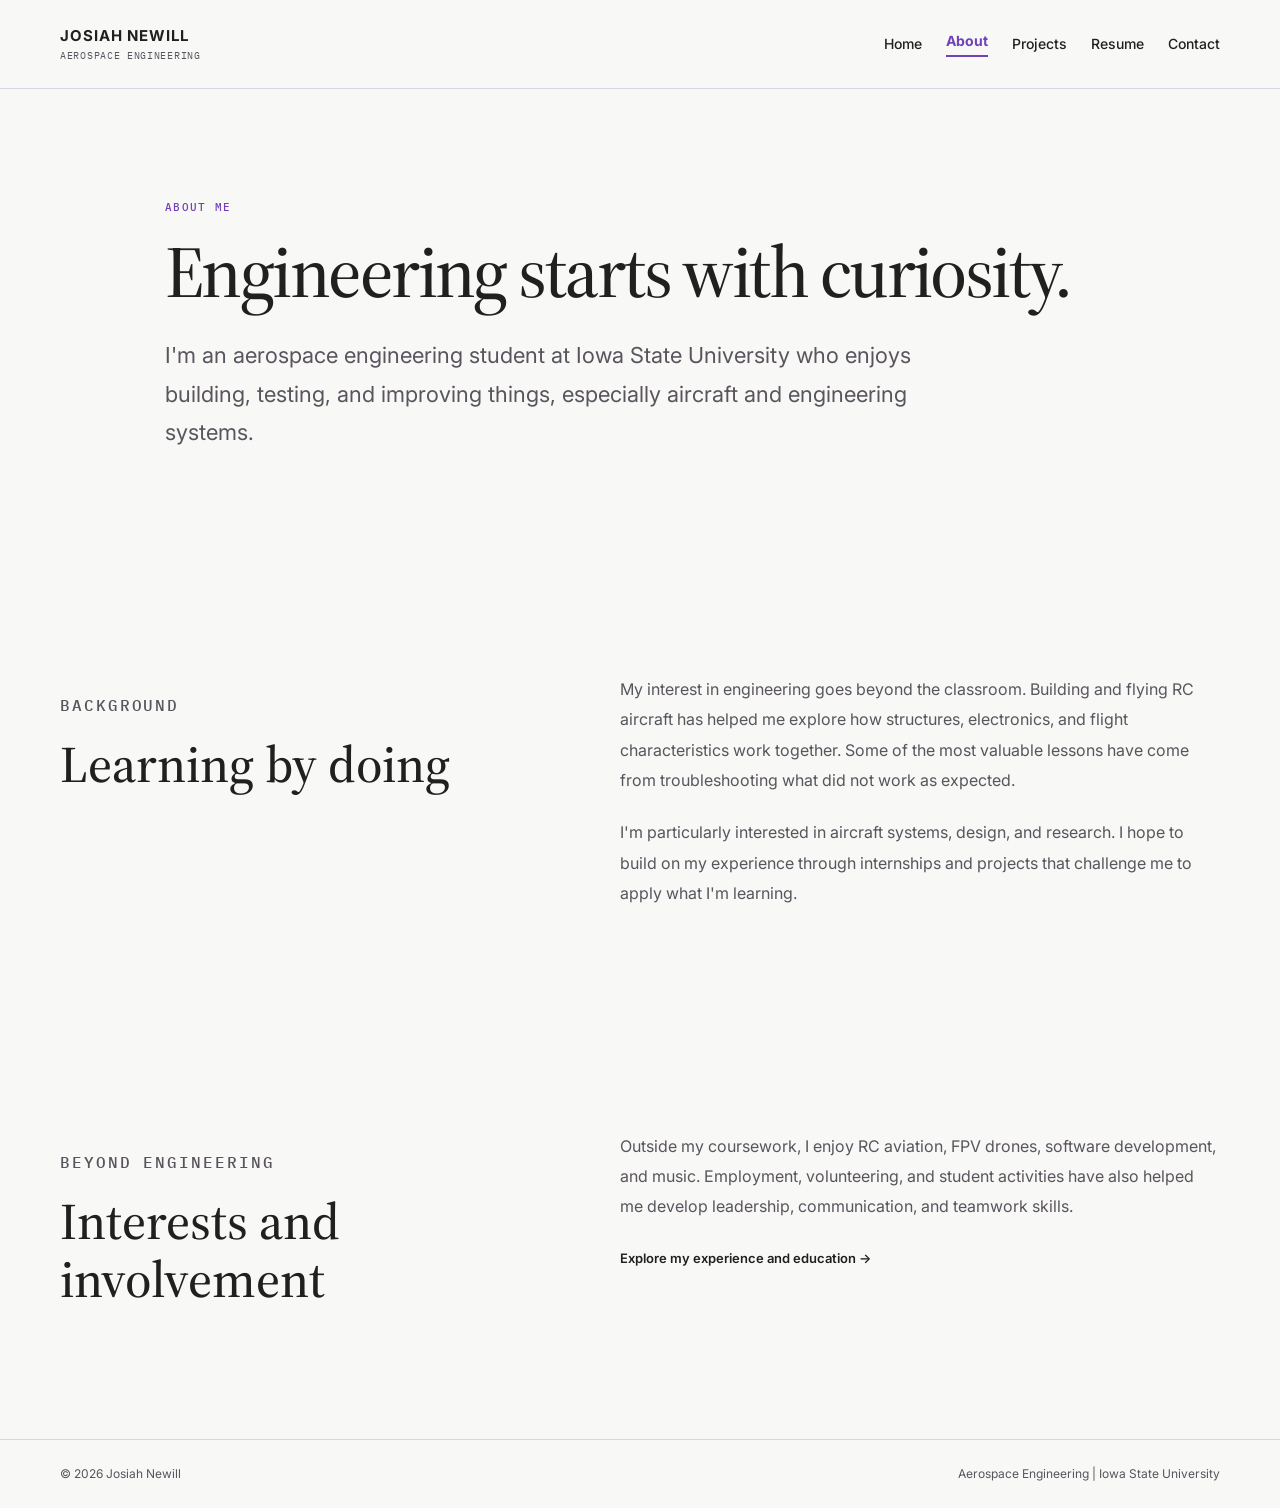
==== about.html @ a526f5a1 "Update portfolio 2026-11-12 21:16" ====
<!doctype html>
<html lang="en"><head>
<meta charset="utf-8"><meta name="viewport" content="width=device-width,initial-scale=1">
<meta name="description" content="Background, engineering interests, and personal interests of Josiah Newill.">
<title>About | Josiah Newill</title>
<link rel="preconnect" href="https://fonts.googleapis.com"><link rel="preconnect" href="https://fonts.gstatic.com" crossorigin>
<link href="https://fonts.googleapis.com/css2?family=Inter:wght@400;500;600;700&family=Source+Serif+4:wght@400;500;600&family=IBM+Plex+Mono:wght@400;500&display=swap" rel="stylesheet">
<link rel="stylesheet" href="css/style.css"><script defer src="js/main.js"></script>
<link rel="canonical" href="https://jpnewill.com/about">
<link rel="icon" type="image/svg+xml" href="assets/JN_monogram_violet.svg?v=20261113">
</head><body>
<header class="site-header"><nav class="container nav" aria-label="Main navigation">
<a class="brand" href="/"><strong>JOSIAH NEWILL</strong><small>AEROSPACE ENGINEERING</small></a>
<div class="nav-links"><a href="/">Home</a><a href="/about" aria-current="page">About</a><a href="/projects" >Projects</a><a href="/resume">Resume</a><a href="/contact" >Contact</a></div>
</nav></header>
<main><section class="section"><div class="container page-intro"><p class="eyebrow">ABOUT ME</p><h1>Engineering starts with curiosity.</h1><p class="page-lead">I'm an aerospace engineering student at Iowa State University who enjoys building, testing, and improving things, especially aircraft and engineering systems.</p></div></section>
<section class="section alt"><div class="container section-grid"><div><p class="eyebrow">BACKGROUND</p><h2>Learning by doing</h2></div><div class="page-prose"><p>My interest in engineering goes beyond the classroom. Building and flying RC aircraft has helped me explore how structures, electronics, and flight characteristics work together. Some of the most valuable lessons have come from troubleshooting what did not work as expected.</p><p>I'm particularly interested in aircraft systems, design, and research. I hope to build on my experience through internships and projects that challenge me to apply what I'm learning.</p></div></div></section>
<section class="section"><div class="container section-grid"><div><p class="eyebrow">BEYOND ENGINEERING</p><h2>Interests and involvement</h2></div><div class="page-prose"><p>Outside my coursework, I enjoy RC aviation, FPV drones, software development, and music. Employment, volunteering, and student activities have also helped me develop leadership, communication, and teamwork skills.</p><a class="text-link" href="/resume">Explore my experience and education &rarr;</a></div></div></section></main>
<footer class="footer"><div class="container footer-inner"><span>&copy; <span id="year"></span> Josiah Newill</span><span>Aerospace Engineering | Iowa State University</span></div></footer></body></html>
---- css/style.css ----
:root{--bg:#F8F8F6;--surface:#FFFFFF;--text:#202020;--muted:#59545D;--accent:#7041B9;--border:#D9D5DF}html[data-theme="dark"]{--bg:#151515;--surface:#242228;--text:#F2EFF5;--muted:#B9B2BF;--accent:#B18AE8;--border:#403B46}*{box-sizing:border-box}html{scroll-behavior:smooth}body{margin:0;background:var(--bg);color:var(--text);font-family:Inter,Arial,sans-serif;line-height:1.65}a{color:inherit;text-decoration:none}a:hover{color:var(--accent)}img{max-width:100%}.container{width:min(1160px,calc(100% - 44px));margin-inline:auto}.site-header{background:var(--bg);border-bottom:1px solid var(--border);position:sticky;top:0;z-index:10}.nav{display:flex;align-items:center;justify-content:space-between;gap:20px;min-height:82px}.brand{display:flex;flex-direction:column;line-height:1.35}.brand strong{font-size:14px;letter-spacing:.1em}.brand small{font:10px 'IBM Plex Mono',monospace;letter-spacing:.08em;color:var(--muted)}.nav-links{display:flex;gap:24px;flex-wrap:wrap;font-size:13px}.theme-toggle{border:1px solid var(--border);background:var(--surface);color:var(--text);border-radius:50%;width:38px;height:38px;cursor:pointer}.eyebrow{color:var(--accent);font:500 11px 'IBM Plex Mono',monospace;letter-spacing:.12em;text-transform:uppercase}h1,h2,h3{font-family:'Source Serif 4',Georgia,serif;font-weight:500;line-height:1.13}h1{font-size:clamp(44px,5.7vw,80px);letter-spacing:-.035em;margin:16px 0 24px}h1 em{color:var(--accent);font-weight:400}h2{font-size:clamp(35px,4vw,54px);margin:12px 0 30px}h3{font-size:27px;margin:12px 0}.hero{display:grid;grid-template-columns:1fr 1fr;gap:65px;align-items:center;min-height:670px;padding-block:75px}.hero-description{font-size:17px;color:var(--muted);max-width:590px;line-height:1.85}.actions{display:flex;align-items:center;gap:22px;flex-wrap:wrap;margin-top:30px}.button{display:inline-block;padding:12px 23px;background:var(--accent);color:#fff;border-radius:4px;font-weight:600;font-size:13px}.button:hover{color:#fff;filter:brightness(1.12)}.text-link{font-size:13px;font-weight:600}.hero-gallery{position:relative;min-height:510px}.hero-photo{margin:0;position:absolute;overflow:hidden;background:var(--surface);border:1px solid var(--border);box-shadow:0 12px 38px #0000000b}.hero-photo img{display:block;width:100%;height:100%;object-fit:cover}.hero-photo figcaption{position:absolute;bottom:0;left:0;right:0;background:var(--surface);font:10px 'IBM Plex Mono',monospace;padding:12px;letter-spacing:.03em}.portrait-photo{width:69%;height:440px;top:0;left:0}.portrait-photo img{object-position:center 30%}.aircraft-photo{width:58%;height:255px;bottom:0;right:0}.section{padding-block:100px}.alt{background:var(--surface);border-block:1px solid var(--border)}.section-grid{display:grid;grid-template-columns:1fr 1.25fr;gap:80px}.section-grid p{color:var(--muted);font-size:16px;line-height:1.9}.project-grid{display:grid;grid-template-columns:repeat(3,minmax(0,1fr));gap:24px}.project-card{background:var(--surface);border:1px solid var(--border);border-radius:7px;overflow:hidden}.project-card-link{display:block;height:100%}.project-image{height:220px;background:#e5e0eb;overflow:hidden}.project-image img{width:100%;height:100%;object-fit:cover;display:block}.project-image.placeholder{display:flex;align-items:center;justify-content:center;color:#7041B9;font:12px 'IBM Plex Mono',monospace;letter-spacing:.1em}.project-content{padding:24px}.project-content>p:not(.eyebrow){color:var(--muted);font-size:14px}.project-details{display:inline-block;margin-top:12px;color:var(--accent);font:500 11px 'IBM Plex Mono',monospace}.muted{color:var(--muted)}.contact{max-width:1160px}.contact>p:not(.eyebrow){max-width:600px;color:var(--muted)}.footer{border-top:1px solid var(--border);padding:24px 0}.footer-inner{display:flex;justify-content:space-between;gap:15px;color:var(--muted);font-size:12px}.case-study{padding-block:55px 110px}.back-link{color:var(--accent);font:500 12px 'IBM Plex Mono',monospace}.case-header{max-width:900px;padding-block:60px 45px}.case-header h1{font-size:clamp(44px,5.5vw,76px)}.case-lead{font-size:20px;line-height:1.75;color:var(--muted)}.case-hero-image{margin:0 0 75px}.case-hero-image img{display:block;width:100%;max-height:650px;object-fit:contain;background:var(--surface);border:1px solid var(--border);border-radius:10px}.case-hero-image figcaption{margin-top:12px;color:var(--muted);font-size:12px}.case-layout{display:grid;grid-template-columns:230px minmax(0,1fr);gap:85px;align-items:start}.case-sidebar{position:sticky;top:110px;border-top:1px solid var(--border);padding-top:20px}.case-sidebar dl{margin:0}.case-sidebar dt{margin-top:18px;color:var(--muted);font-size:12px}.case-sidebar dd{margin:3px 0;font-size:14px;font-weight:500}.case-body{max-width:740px}.case-narrative{padding-bottom:45px}.case-narrative p{font-size:16px;line-height:1.95;color:var(--muted);margin:0 0 24px}.spec-section{padding-block:45px 55px;border-top:1px solid var(--border)}.spec-section h2{font-size:clamp(30px,3vw,42px)}.spec-table-wrap{overflow-x:auto}.spec-table{width:100%;border-collapse:collapse;font-size:14px}.spec-table th,.spec-table td{padding:13px 10px;border-bottom:1px solid var(--border);text-align:left}.spec-table th{width:42%;color:var(--muted);font-weight:500}.missing-image{display:flex!important;align-items:center;justify-content:center;background:var(--surface);color:var(--muted);font:12px 'IBM Plex Mono',monospace;padding:25px;text-align:center;min-height:100%}.project-card-link:focus-visible,.back-link:focus-visible,.theme-toggle:focus-visible{outline:3px solid var(--accent);outline-offset:3px}@media(max-width:900px){.hero{grid-template-columns:1fr;gap:30px}.hero-gallery{min-height:470px;max-width:650px;width:100%}.project-grid{grid-template-columns:repeat(2,minmax(0,1fr))}.case-layout{grid-template-columns:1fr;gap:35px}.case-sidebar{position:static}.section-grid{grid-template-columns:1fr;gap:10px}}@media(max-width:600px){.nav{flex-wrap:wrap;padding-block:14px}.nav-links{order:3;width:100%;gap:15px}.hero{padding-block:50px;min-height:0}.hero-gallery{min-height:350px}.portrait-photo{height:315px}.aircraft-photo{height:175px}.section{padding-block:70px}.project-grid{grid-template-columns:1fr}.case-header{padding-block:40px}.case-hero-image{margin-bottom:45px}.footer-inner{flex-wrap:wrap}}

/* BEGIN NON-OVERLAPPING HERO */

/* Two photographs in a clean grid */
.hero-gallery {
    display: grid !important;
    grid-template-columns: repeat(2, minmax(0, 1fr)) !important;
    gap: 18px !important;
    align-items: start !important;
    position: relative;
}

/* Remove overlapping and offsets */
.hero-gallery .hero-photo {
    position: relative !important;
    top: auto !important;
    right: auto !important;
    bottom: auto !important;
    left: auto !important;
    transform: none !important;
    margin: 0 !important;
    width: 100% !important;
    max-width: none !important;
    min-width: 0 !important;
    height: auto !important;
    grid-column: auto !important;
    grid-row: auto !important;
}

/* Consistent image presentation */
.hero-gallery .hero-photo img {
    display: block;
    width: 100%;
    height: 320px;
    object-fit: cover;
    border-radius: 6px;
}

/* Keep portrait centered */
.hero-gallery .portrait-photo img {
    object-position: center 25%;
}

/* Show aircraft clearly */
.hero-gallery .aircraft-photo img {
    object-position: center;
}

/* Captions */
.hero-gallery figcaption {
    margin-top: 10px;
    font-size: 11px;
    letter-spacing: 0.05em;
}

/* Mobile layout */
@media (max-width: 650px) {
    .hero-gallery {
        grid-template-columns: 1fr !important;
    }

    .hero-gallery .hero-photo img {
        height: 300px;
    }
}

/* END NON-OVERLAPPING HERO */

/* BEGIN REFINED PROJECT CARDS */

/* Project gallery */
.project-grid {
    display: grid;
    grid-template-columns: repeat(2, minmax(0, 1fr));
    gap: 28px;
    align-items: stretch;
}

/* Individual cards */
.project-grid .project-card {
    display: flex;
    flex-direction: column;
    min-width: 0;
    height: 100%;
    overflow: hidden;
    border: 1px solid var(--border, #D9D5DF);
    border-radius: 10px;
    background: var(--surface, #FFFFFF);
    transition:
        transform 0.25s ease,
        box-shadow 0.25s ease,
        border-color 0.25s ease;
}

.project-grid .project-card:hover {
    transform: translateY(-4px);
    border-color: var(--accent, #7041B9);
    box-shadow: 0 14px 34px rgba(0, 0, 0, 0.08);
}

/* Keep linked cards fully clickable */
.project-grid .project-card-link {
    display: flex;
    flex-direction: column;
    flex: 1;
    height: 100%;
    color: inherit;
    text-decoration: none;
}

/* Image area */
.project-grid .project-image {
    display: flex;
    align-items: center;
    justify-content: center;
    width: 100%;
    aspect-ratio: 16 / 10;
    overflow: hidden;
    background: #EAE7EF;
    border-radius: 0;
}

/* Photographs */
.project-grid .project-image img,
.project-grid .project-image-photo img {
    display: block;
    width: 100%;
    height: 100%;
    aspect-ratio: auto;
    object-fit: cover;
    transition: transform 0.35s ease;
}

.project-grid .project-card:hover .project-image img {
    transform: scale(1.025);
}

/* Text content */
.project-grid .project-content {
    display: flex;
    flex-direction: column;
    flex: 1;
    padding: 26px;
}

.project-grid .project-content .eyebrow {
    margin: 0 0 12px;
    color: var(--accent, #7041B9);
    font-family: "IBM Plex Mono", monospace;
    font-size: 10px;
    font-weight: 500;
    letter-spacing: 0.1em;
    line-height: 1.6;
}

.project-grid .project-content h3 {
    margin: 0 0 12px;
    font-family: "Source Serif 4", Georgia, serif;
    font-size: clamp(24px, 2.5vw, 30px);
    font-weight: 500;
    line-height: 1.2;
}

.project-grid .project-content p:not(.eyebrow) {
    margin: 0;
    color: var(--muted, #59545D);
    font-family: Inter, sans-serif;
    font-size: 14px;
    line-height: 1.8;
}

/* Case study link */
.project-grid .project-details {
    display: inline-block;
    margin-top: auto;
    padding-top: 24px;
    color: var(--accent, #7041B9);
    font-family: "IBM Plex Mono", monospace;
    font-size: 11px;
    font-weight: 500;
    letter-spacing: 0.06em;
}

/* Keyboard accessibility */
.project-grid .project-card-link:focus-visible {
    outline: 3px solid var(--accent, #7041B9);
    outline-offset: -3px;
}

/* Dark theme support */
[data-theme="dark"] .project-grid .project-card {
    background: var(--surface, #242228);
}

[data-theme="dark"] .project-grid .project-card:hover {
    box-shadow: 0 14px 34px rgba(0, 0, 0, 0.3);
}

/* Tablet and mobile */
@media (max-width: 750px) {
    .project-grid {
        grid-template-columns: 1fr;
        gap: 22px;
    }

    .project-grid .project-content {
        padding: 22px;
    }
}

/* Reduced-motion preference */
@media (prefers-reduced-motion: reduce) {
    .project-grid .project-card,
    .project-grid .project-image img {
        transition: none;
    }
}

/* END REFINED PROJECT CARDS */


/* BEGIN PORTFOLIO NAV REFINEMENT */
.nav-links a[aria-current="page"] {
  color: #7041b9;
  font-weight: 600;
}

.nav-links a[aria-current="page"]::after {
  content: "";
  display: block;
  height: 2px;
  background: #7041b9;
  margin-top: 5px;
}

.nav-links a:focus-visible,
.brand:focus-visible {
  outline: 2px solid #7041b9;
  outline-offset: 5px;
}
/* END PORTFOLIO NAV REFINEMENT */

/* BEGIN CONSISTENT PORTFOLIO HEADER */
.site-header {
  width: 100%;
}

.site-header .nav {
  min-height: 88px;
  display: flex;
  align-items: center;
  justify-content: space-between;
  gap: 24px;
}

.site-header .brand {
  display: flex;
  flex-direction: column;
  text-decoration: none;
  line-height: 1.2;
}

.site-header .brand strong {
  font-family: "Inter", sans-serif;
  font-size: 15px;
  font-weight: 700;
  letter-spacing: 0.06em;
}

.site-header .brand small {
  font-family: "IBM Plex Mono", monospace;
  font-size: 10px;
  font-weight: 400;
  letter-spacing: 0.07em;
  margin-top: 4px;
}

.site-header .nav-links {
  display: flex;
  align-items: center;
  gap: 24px;
}

.site-header .nav-links a {
  font-family: "Inter", sans-serif;
  font-size: 14px;
  font-weight: 500;
  line-height: 1.4;
  text-decoration: none;
}

@media (max-width: 700px) {
  .site-header .nav {
    min-height: 0;
    padding-top: 18px;
    padding-bottom: 18px;
    flex-wrap: wrap;
  }

  .site-header .nav-links {
    gap: 14px;
    flex-wrap: wrap;
  }

  .site-header .nav-links a {
    font-size: 13px;
  }
}
/* END CONSISTENT PORTFOLIO HEADER */

/* BEGIN HOMEPAGE REFINEMENT */
.home-background p {
  line-height: 1.7;
  margin-bottom: 16px;
}

.home-background .text-link {
  display: inline-block;
  margin-top: 8px;
}

.home-contact-links {
  display: flex;
  flex-wrap: wrap;
  gap: 14px 26px;
  margin-top: 28px;
}

.home-contact-links a {
  color: #7041b9;
  font-weight: 600;
  text-decoration: none;
  border-bottom: 1px solid currentColor;
  padding-bottom: 4px;
}

.home-contact-links a:hover {
  color: #542e92;
}

.home-contact-links a:focus-visible {
  outline: 2px solid #7041b9;
  outline-offset: 5px;
}

@media (max-width: 600px) {
  .home-contact-links {
    flex-direction: column;
    align-items: flex-start;
    gap: 16px;
  }
}
/* END HOMEPAGE REFINEMENT */
/* BEGIN PORTFOLIO V2 RELEASE 1 */
.page-intro{max-width:950px}.page-intro h1{margin-bottom:24px}.page-lead{font-size:clamp(18px,2vw,22px);color:var(--muted);max-width:790px;line-height:1.75}.page-prose{max-width:720px}.page-prose p{color:var(--muted);line-height:1.9;margin:0 0 22px}.gallery-heading{font-size:clamp(29px,3vw,42px);margin:50px 0 24px}.contact-options{display:grid;grid-template-columns:repeat(3,minmax(0,1fr));gap:18px;margin-top:50px}.contact-option{border:1px solid var(--border);background:var(--surface);border-radius:9px;padding:25px;display:flex;flex-direction:column;gap:14px}.contact-option strong{font-size:16px}.contact-option:hover{border-color:var(--accent)}.nav-links a[aria-current="page"]{color:var(--accent);font-weight:700}.nav-links a:focus-visible,.contact-option:focus-visible{outline:2px solid var(--accent);outline-offset:4px}
@media(max-width:700px){.contact-options{grid-template-columns:1fr}.gallery-heading{margin-top:35px}}
/* END PORTFOLIO V2 RELEASE 1 */
/* PORTFOLIO V2 CONSISTENT BACKGROUND */
body,
main,
.section,
.section.alt,
.site-header,
.footer {
    background-color: var(--bg);
}

/* Keep cards visually distinct from the background */
.project-card,
.contact-option {
    background-color: var(--surface);
}
/* PORTFOLIO V2 SECTION DIVIDERS START */

/* Remove horizontal lines between main content sections */
main > section,
main section,
.section,
.section + .section {
    border-top: none !important;
    border-bottom: none !important;
}

/* Hide explicit horizontal rules in main content */
main hr,
main .divider,
main .section-divider {
    display: none !important;
}

/* Remove decorative lines generated around sections */
main section::before,
main section::after {
    border-top: none !important;
    border-bottom: none !important;
}

/* PORTFOLIO V2 SECTION DIVIDERS END */
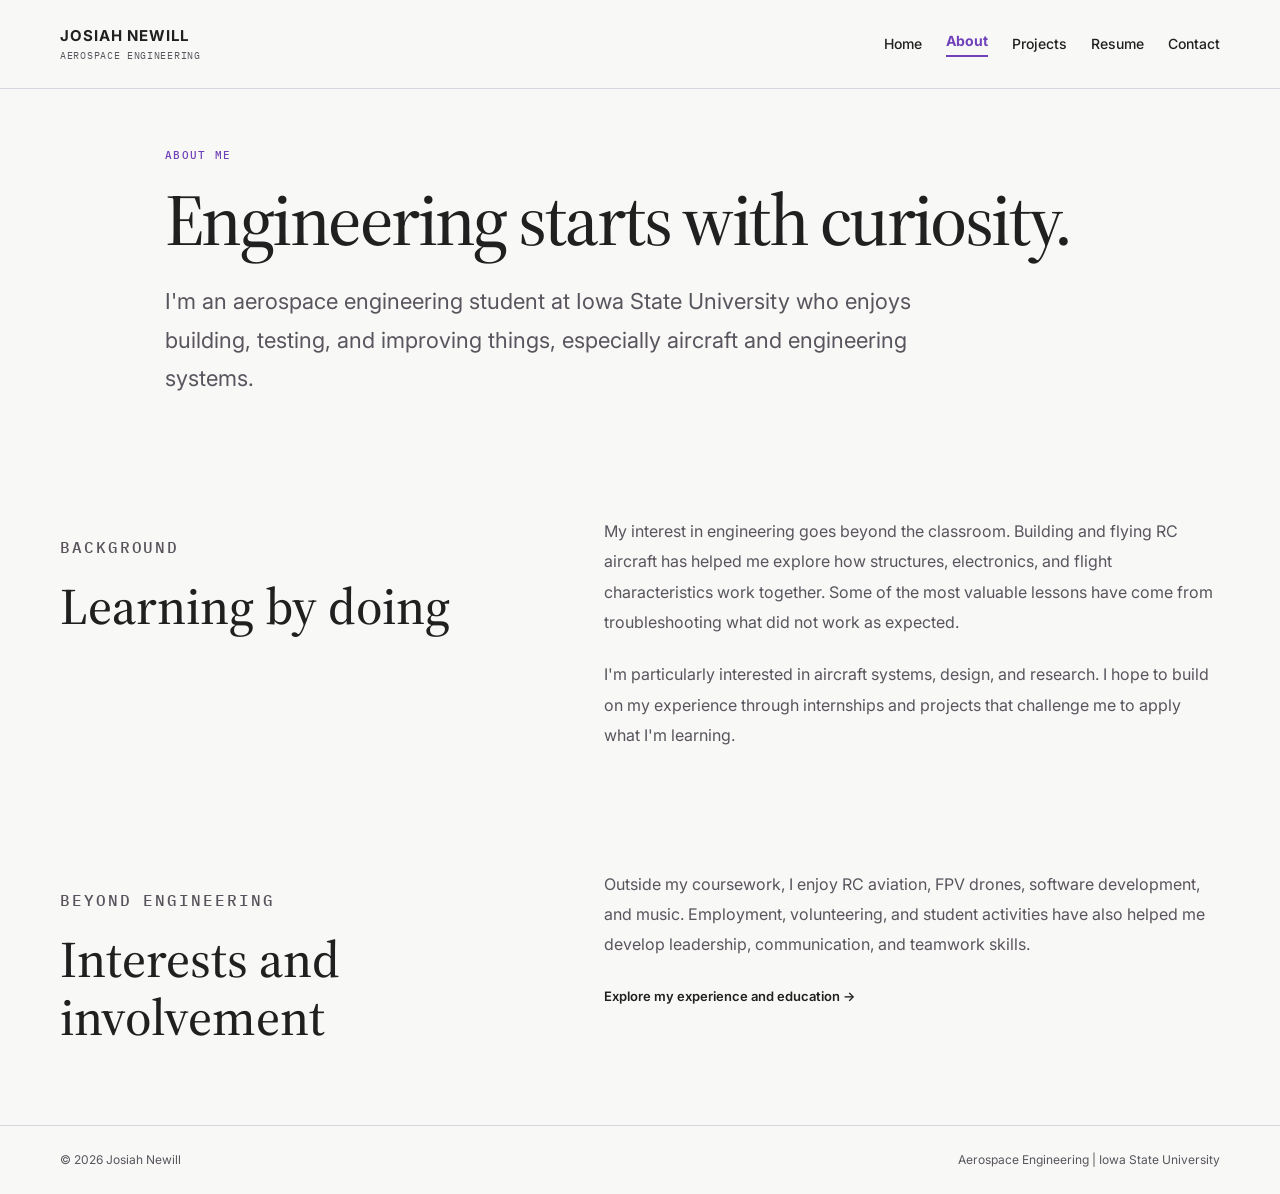
==== commit a92172c4: "Update portfolio 2026-11-12 21:31" ====
--- a/about.html
+++ b/about.html
@@ -1,5 +1,5 @@
 <!doctype html>
-<html lang="en"><head>
+<html data-theme="light" lang="en"><head>
 <meta charset="utf-8"><meta name="viewport" content="width=device-width,initial-scale=1">
 <meta name="description" content="Background, engineering interests, and personal interests of Josiah Newill.">
 <title>About | Josiah Newill</title>
--- a/css/style.css
+++ b/css/style.css
@@ -396,4 +396,224 @@
     border-bottom: none !important;
 }
 
-/* PORTFOLIO V2 SECTION DIVIDERS END */+/* PORTFOLIO V2 SECTION DIVIDERS END */
+
+/* BEGIN PORTFOLIO V2 VISUAL FIXES */
+/* One page background in both themes; cards retain a contrasting surface. */
+html, body, main, .section, .section.alt, .alt, .site-header, .footer {
+  background-color: var(--bg) !important;
+}
+.section.alt, .alt { border-top: 0 !important; border-bottom: 0 !important; }
+main > section { border-top: 0 !important; border-bottom: 0 !important; }
+/* Reduce excessive gaps without collapsing content or breaking mobile layout. */
+.section { padding-block: 48px !important; }
+.hero { min-height: 0 !important; padding-block: 48px !important; }
+.section-grid { gap: clamp(20px, 4vw, 54px) !important; }
+.page-intro { margin-bottom: 0 !important; }
+.page-intro h1 { margin-bottom: 16px !important; }
+.gallery-heading { margin: 32px 0 18px !important; }
+.home-project-more { margin-top: 22px; }
+main hr, main .section-divider { display: none !important; }
+/* Consistent button appearance for contact destinations. */
+.home-contact-links { display: flex; flex-wrap: wrap; gap: 12px; margin-top: 24px; }
+.home-contact-links a, .home-contact-links .contact-button {
+  display: inline-flex; align-items: center; justify-content: center;
+  min-height: 44px; padding: 11px 20px; border-radius: 6px;
+  background: var(--accent); color: #fff !important;
+  border: 1px solid var(--accent); font-weight: 600; text-decoration: none;
+}
+.home-contact-links a:hover { filter: brightness(1.12); }
+.contact-options { gap: 14px !important; margin-top: 28px !important; }
+.contact-option { border-radius: 7px !important; padding: 18px 22px !important;
+  background: var(--accent) !important; color: #fff !important; }
+.contact-option .eyebrow, .contact-option strong { color: #fff !important; }
+.contact-option:hover { filter: brightness(1.12); }
+.contact-option:focus-visible, .home-contact-links a:focus-visible {
+  outline: 3px solid var(--accent); outline-offset: 3px;
+}
+@media (max-width: 600px) {
+  .section { padding-block: 36px !important; }
+  .hero { padding-block: 36px !important; }
+  .home-contact-links a { flex: 1 1 140px; }
+}
+/* END PORTFOLIO V2 VISUAL FIXES */
+/* CONTACT BUTTON REFINEMENT START */
+
+/* Contact page button grid */
+.contact-options {
+    display: grid !important;
+    grid-template-columns: repeat(3, minmax(0, 1fr));
+    gap: 20px !important;
+    margin-top: 32px !important;
+    align-items: stretch;
+}
+
+/* Square-cornered rectangular contact buttons */
+.contact-option {
+    display: flex !important;
+    flex-direction: column;
+    align-items: center;
+    justify-content: center;
+    text-align: center;
+    gap: 10px;
+    min-height: 120px;
+    padding: 24px 18px !important;
+    border-radius: 4px !important;
+    background: #7041B9 !important;
+    color: #FFFFFF !important;
+    border: 1px solid #7041B9 !important;
+    text-decoration: none !important;
+    transition: transform .2s ease, background .2s ease;
+}
+
+.contact-option:hover {
+    transform: translateY(-3px);
+    background: #5D319F !important;
+}
+
+.contact-option strong,
+.contact-option .eyebrow,
+.contact-option span {
+    color: #FFFFFF !important;
+}
+
+/* Homepage contact buttons */
+.home-contact-links {
+    display: flex !important;
+    flex-wrap: wrap;
+    gap: 16px !important;
+    margin-top: 28px !important;
+}
+
+.home-contact-links a {
+    display: inline-flex !important;
+    justify-content: center;
+    align-items: center;
+    min-width: 150px;
+    min-height: 52px;
+    padding: 14px 24px !important;
+    border-radius: 4px !important;
+    background: #7041B9 !important;
+    color: #FFFFFF !important;
+    border: 1px solid #7041B9 !important;
+    text-decoration: none !important;
+    font-weight: 600;
+}
+
+.home-contact-links a:hover {
+    background: #5D319F !important;
+}
+
+.contact-option:focus-visible,
+.home-contact-links a:focus-visible {
+    outline: 3px solid #7041B9;
+    outline-offset: 4px;
+}
+
+@media (max-width: 700px) {
+    .contact-options {
+        grid-template-columns: 1fr !important;
+        gap: 14px !important;
+    }
+
+    .contact-option {
+        min-height: 90px;
+    }
+
+    .home-contact-links a {
+        flex: 1 1 100%;
+    }
+}
+
+/* CONTACT BUTTON REFINEMENT END */
+/* CONTACT TILE FIX START */
+
+.contact-button-grid {
+    display: grid !important;
+    grid-template-columns: repeat(3, minmax(0, 1fr)) !important;
+    gap: 20px !important;
+    margin-top: 36px !important;
+    width: 100%;
+}
+
+.contact-button-grid .contact-tile {
+    box-sizing: border-box;
+    display: flex !important;
+    flex-direction: column !important;
+    align-items: center !important;
+    justify-content: center !important;
+    gap: 12px !important;
+    min-width: 0;
+    min-height: 145px !important;
+    padding: 24px !important;
+    background: #7041B9 !important;
+    color: #FFFFFF !important;
+    border: 1px solid #7041B9 !important;
+    border-radius: 4px !important;
+    text-align: center !important;
+    text-decoration: none !important;
+    box-shadow: none !important;
+    transition: background .2s ease, transform .2s ease;
+}
+
+.contact-button-grid .contact-tile:hover {
+    background: #5D319F !important;
+    transform: translateY(-3px);
+}
+
+.contact-button-grid .contact-tile strong {
+    display: block;
+    color: #FFFFFF !important;
+    font-size: 18px;
+    font-weight: 600;
+}
+
+.contact-button-grid .contact-tile-icon {
+    display: block;
+    color: #FFFFFF !important;
+    font-family: Arial, sans-serif;
+    font-size: 30px;
+    font-weight: 700;
+    line-height: 1;
+}
+
+.contact-button-grid .contact-tile:focus-visible {
+    outline: 3px solid #7041B9;
+    outline-offset: 4px;
+}
+
+@media (max-width: 700px) {
+    .contact-button-grid {
+        grid-template-columns: 1fr !important;
+        gap: 14px !important;
+    }
+
+    .contact-button-grid .contact-tile {
+        min-height: 110px !important;
+    }
+}
+
+/* CONTACT TILE FIX END */
+/* FORCE LIGHT MODE START */
+
+:root,
+html,
+html[data-theme="light"],
+html[data-theme="dark"] {
+    color-scheme: light !important;
+
+    --bg: #F8F8F6 !important;
+    --surface: #FFFFFF !important;
+    --text: #202020 !important;
+    --muted: #59545D !important;
+    --accent: #7041B9 !important;
+    --border: #D9D5DF !important;
+}
+
+html,
+body {
+    background-color: #F8F8F6 !important;
+    color: #202020 !important;
+}
+
+/* FORCE LIGHT MODE END */
